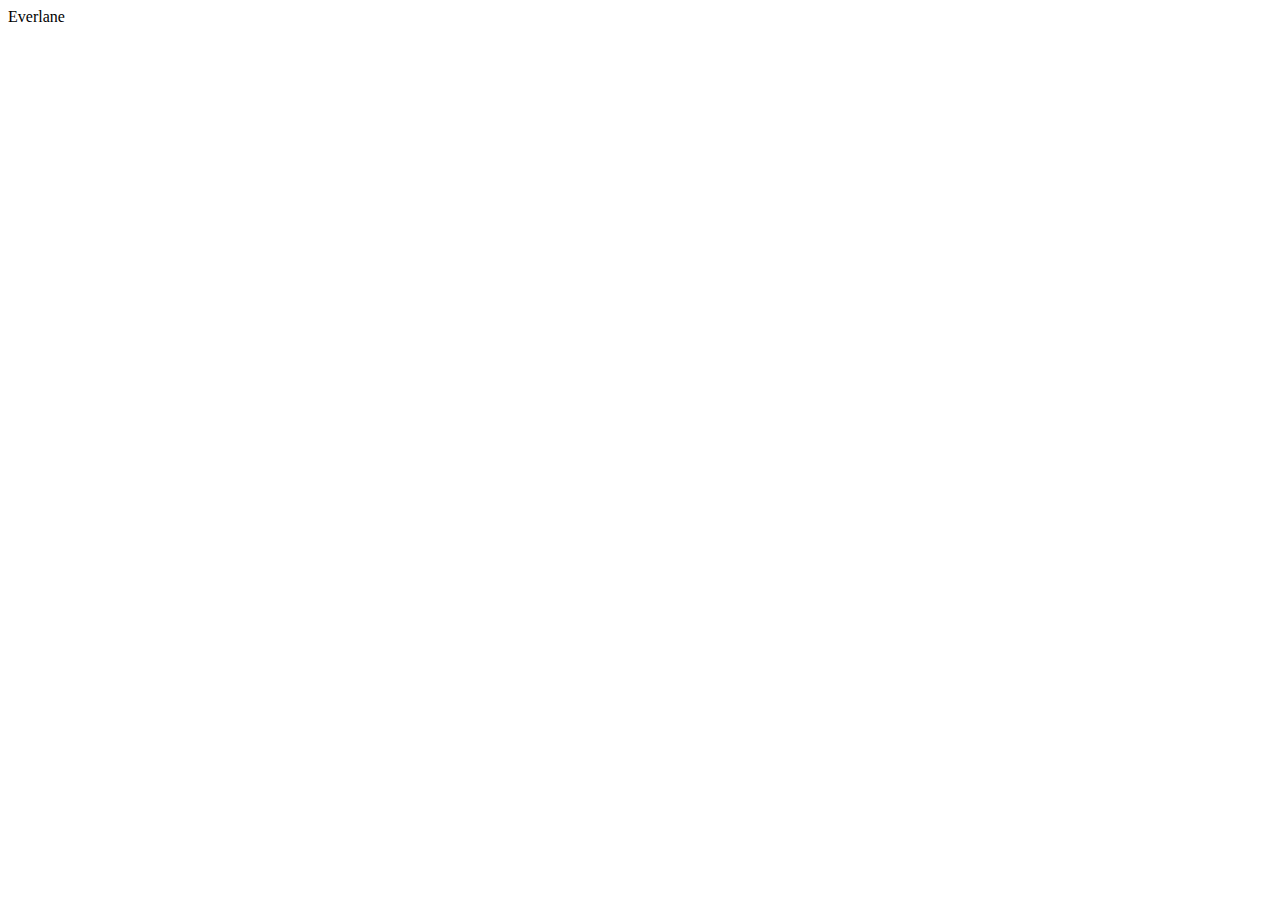
==== index.html @ acc6c371 "first" ====
<!DOCTYPE html>
<html lang="en">

<head>
  <meta charset="UTF-8">
  <meta name="viewport" content="width=device-width, initial-scale=1.0">
  <meta http-equiv="X-UA-Compatible" content="ie=edge">
  <title>Everlane</title>
</head>

<body>
  <header>Everlane</header>
</body>

</html>
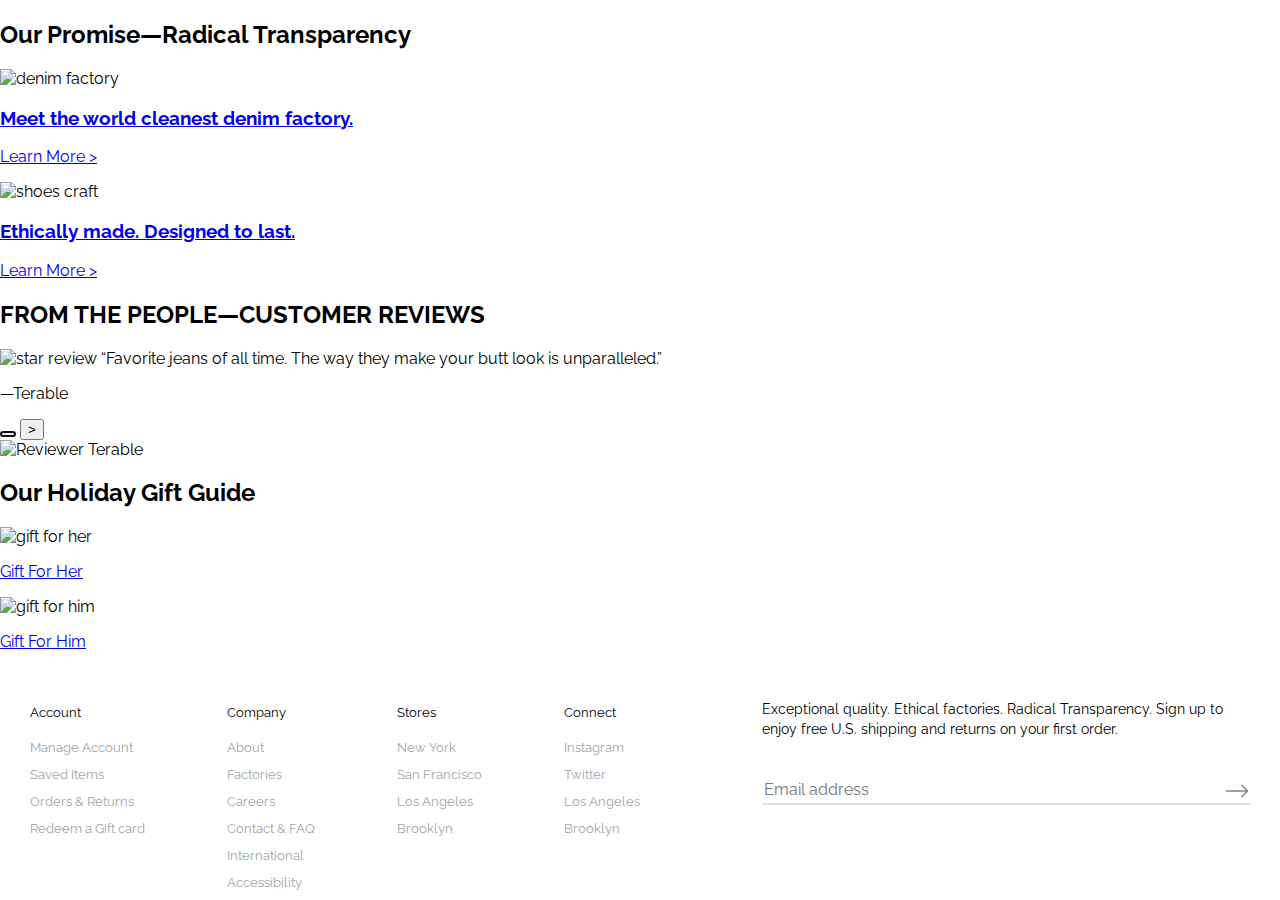
==== commit 6bca3566: "Created a footer" ====
--- a/index.html
+++ b/index.html
@@ -1,15 +1,217 @@
 <!DOCTYPE html>
 <html lang="en">
-
-<head>
-  <meta charset="UTF-8">
-  <meta name="viewport" content="width=device-width, initial-scale=1.0">
-  <meta http-equiv="X-UA-Compatible" content="ie=edge">
-  <title>Everlane</title>
-</head>
-
-<body>
-  <header>Everlane</header>
-</body>
-
-</html>+  <head>
+    <meta charset="UTF-8" />
+    <meta name="viewport" content="width=device-width, initial-scale=1.0" />
+    <meta http-equiv="X-UA-Compatible" content="ie=edge" />
+    <title>Everlane</title>
+    <link
+      href="https://fonts.googleapis.com/css?family=Raleway&display=swap"
+      rel="stylesheet"
+    />
+    <link rel="stylesheet" href="style.css" />
+  </head>
+
+  <body>
+    <section class="container section-promise">
+      <h2>Our Promise—Radical Transparency</h2>
+      <div class="box box-promise1">
+        <img
+          class="img-promise"
+          src="https://res.cloudinary.com/everlane/image/upload/dpr_1.0,f_auto,q_auto/v1/i/e682ac11_c01d.jpg"
+          alt="denim factory"
+        />
+        <div class="title title-promise1">
+          <a href="https://www.everlane.com/denim-factory">
+            <h3>Meet the world cleanest denim factory.</h3>
+            <p>Learn More ></p>
+          </a>
+        </div>
+      </div>
+      <div class="box box-promise2">
+        <img
+          class="img-promise"
+          src="https://res.cloudinary.com/everlane/image/upload/dpr_1.0,f_auto,q_auto/v1/i/acab2a8b_0e1d.jpg"
+          alt="shoes craft"
+        />
+        <div class="title title-promise1">
+          <a href="https://www.everlane.com/denim-factory">
+            <h3>Ethically made. Designed to last.</h3>
+            <p>Learn More ></p>
+          </a>
+        </div>
+      </div>
+    </section>
+
+    <section class="container section-review">
+      <h2>FROM THE PEOPLE—CUSTOMER REVIEWS</h2>
+      <div class="box box-review1">
+        <div class="review-display-box review-text">
+          <img
+            class="img-review"
+            src="media\pics\star-review.svg"
+            alt="star review"
+          />
+          <q
+            >Favorite jeans of all time. The way they make your butt look is
+            unparalleled.</q
+          >
+          <p>—Terable</p>
+          <div class="review-buttons">
+            <button type="button" autofocus></button>
+            <button type="button" autofocus>
+              >
+            </button>
+          </div>
+        </div>
+        <div class="review-display-box review-img">
+          <img
+            src="https://res.cloudinary.com/everlane/image/upload/c_fill,dpr_1.0,f_auto,h_1200,q_auto,w_1200/v1/i/ee922de4_f6bd.jpg"
+            alt="Reviewer Terable"
+          />
+        </div>
+      </div>
+    </section>
+
+    <section class="container section-gift">
+      <h2>Our Holiday Gift Guide</h2>
+      <div class="box box-gift-woman">
+        <img
+          src="https://res.cloudinary.com/everlane/image/upload/dpr_1.0,f_auto,q_auto/v1/i/477eab27_60af.jpg"
+          alt="gift for her"
+        />
+        <p>
+          <a href="https://www.everlane.com/collections/womens-gift-shop"
+            >Gift For Her</a
+          >
+        </p>
+      </div>
+      <div class="box box-gift-man">
+        <img
+          src="https://res.cloudinary.com/everlane/image/upload/dpr_1.0,f_auto,q_auto/v1/i/037ff9c4_9808.jpg"
+          alt="gift for him"
+        />
+        <p>
+          <a href="https://www.everlane.com/collections/mens-gift-shop"
+            >Gift For Him</a
+          >
+        </p>
+      </div>
+    </section>
+
+    <!-- Footer -->
+    <footer class="page_footer">
+      <div class="footer__menu">
+        <div class="footer__column">
+          <ul class="footer__list">
+            <li class="footer__item footer__main-item">
+              <div class="footer__link footer__main-link">Account</div>
+            </li>
+            <li class="footer__item">
+              <a class="footer__link" href="#">Manage Account</a>
+            </li>
+            <li class="footer__item">
+              <a class="footer__link" href="#">Saved Items</a>
+            </li>
+            <li class="footer__item">
+              <a class="footer__link" href="#">Orders & Returns</a>
+            </li>
+            <li class="footer__item">
+              <a class="footer__link" href="#">Redeem a Gift card</a>
+            </li>
+          </ul>
+        </div>
+        <div class="footer__column">
+          <ul class="footer__list">
+            <li class="footer__item footer__main-item">
+              <div class="footer__link footer__main-link">Company</div>
+            </li>
+            <li class="footer__item">
+              <a class="footer__link" href="#">About</a>
+            </li>
+            <li class="footer__item">
+              <a class="footer__link" href="#">Factories</a>
+            </li>
+            <li class="footer__item">
+              <a class="footer__link" href="#">Careers</a>
+            </li>
+            <li class="footer__item">
+              <a class="footer__link" href="#">Contact & FAQ</a>
+            </li>
+            <li class="footer__item">
+              <a class="footer__link" href="#">International</a>
+            </li>
+            <li class="footer__item">
+              <a class="footer__link" href="#">Accessibility</a>
+            </li>
+          </ul>
+        </div>
+        <div class="footer__column">
+          <ul class="footer__list">
+            <li class="footer__item footer__main-item">
+              <div class="footer__link footer__main-link">Stores</div>
+            </li>
+            <li class="footer__item">
+              <a class="footer__link" href="#">New York</a>
+            </li>
+            <li class="footer__item">
+              <a class="footer__link" href="#">San Francisco</a>
+            </li>
+            <li class="footer__item">
+              <a class="footer__link" href="#">Los Angeles</a>
+            </li>
+            <li class="footer__item">
+              <a class="footer__link" href="#">Brooklyn</a>
+            </li>
+          </ul>
+        </div>
+        <div class="footer__column">
+          <ul class="footer__list">
+            <li class="footer__item footer__main-item">
+              <div class="footer__link footer__main-link">Connect</div>
+            </li>
+            <li class="footer__item">
+              <a class="footer__link" href="#">Instagram</a>
+            </li>
+            <li class="footer__item">
+              <a class="footer__link" href="#">Twitter</a>
+            </li>
+            <li class="footer__item">
+              <a class="footer__link" href="#">Los Angeles</a>
+            </li>
+            <li class="footer__item">
+              <a class="footer__link" href="#">Brooklyn</a>
+            </li>
+          </ul>
+        </div>
+      </div>
+      <div class="footer__action">
+        <div class="form__text">
+          Exceptional quality. Ethical factories. Radical Transparency. Sign up
+          to enjoy free U.S. shipping and returns on your first order.
+        </div>
+        <form class="footer__form">
+          <div class="form__group">
+            <label class="form__label"></label>
+            <input
+              type="email"
+              class="form__control"
+              placeholder="Email address"
+            />
+            <svg
+              xmlns="http://www.w3.org/2000/svg"
+              width="17"
+              height="10"
+              viewBox="0 0 17 10"
+              class="form__svg"
+            >
+              <path
+                d="M14.785 5.5H1.002a.501.501 0 1 1 0-1h13.783l-3.16-3.146a.498.498 0 0 1 0-.708.504.504 0 0 1 .71 0l4.018 4a.498.498 0 0 1 0 .708l-4.018 4a.504.504 0 0 1-.71 0 .498.498 0 0 1 0-.708l3.16-3.146z"
+              ></path>
+            </svg>
+          </div>
+        </form>
+      </div>
+    </footer>
+  </body>
+</html>
--- a/style.css
+++ b/style.css
@@ -0,0 +1,97 @@
+/* Footer Anna's part */
+*,
+*::before,
+*::after {
+    box-sizing: border-box;
+}
+
+body {
+    font-family: 'Raleway', sans-serif;
+    margin: 0;
+    padding: 0;
+}
+
+
+.page_footer {
+    display: flex;
+    justify-content: space-between;
+    padding: 32px 30px 0;
+}
+
+.footer__menu {
+    display: flex;
+    justify-content: space-between;
+    width: 50%;
+}
+
+.footer__action {
+    width: 40%;
+}
+
+.footer__list {
+    list-style: none;
+    padding: 0;
+    margin: 0;
+}
+
+.footer__link {
+    text-decoration: none;
+    color: #a3a5a7;
+    font-size: 13px;
+    line-height: 27px;
+}
+
+.footer__link:hover {
+    color: black;
+}
+
+.footer__main-link {
+    color: black;
+}
+
+.footer__main-item {
+    margin-bottom: 8px;
+}
+
+.form__text {
+    font-size: 14px;
+    line-height: 20px;
+    margin-bottom: 40px;
+}
+
+.form__group {
+    position: relative;
+}
+
+.form__label {
+    position: absolute;
+    top: 0;
+    z-index: -1;
+}
+
+.form__control {
+    display: block;
+    width: 100%;
+    border: none;
+    border-bottom: 2px solid #dfe0e1;
+    padding-bottom: 4px;
+    font-size: 16px;
+    font-family: inherit;
+    outline: none;
+}
+
+.form__svg {
+    position: absolute;
+    display: inline-block;
+    width: 24px;
+    height: 16px;
+    right: 1px;
+    bottom: 6px;
+    margin: 0;
+    cursor: pointer;
+    color: #dfe0e1;
+}
+
+.form__svg path {
+    fill: #808284;
+}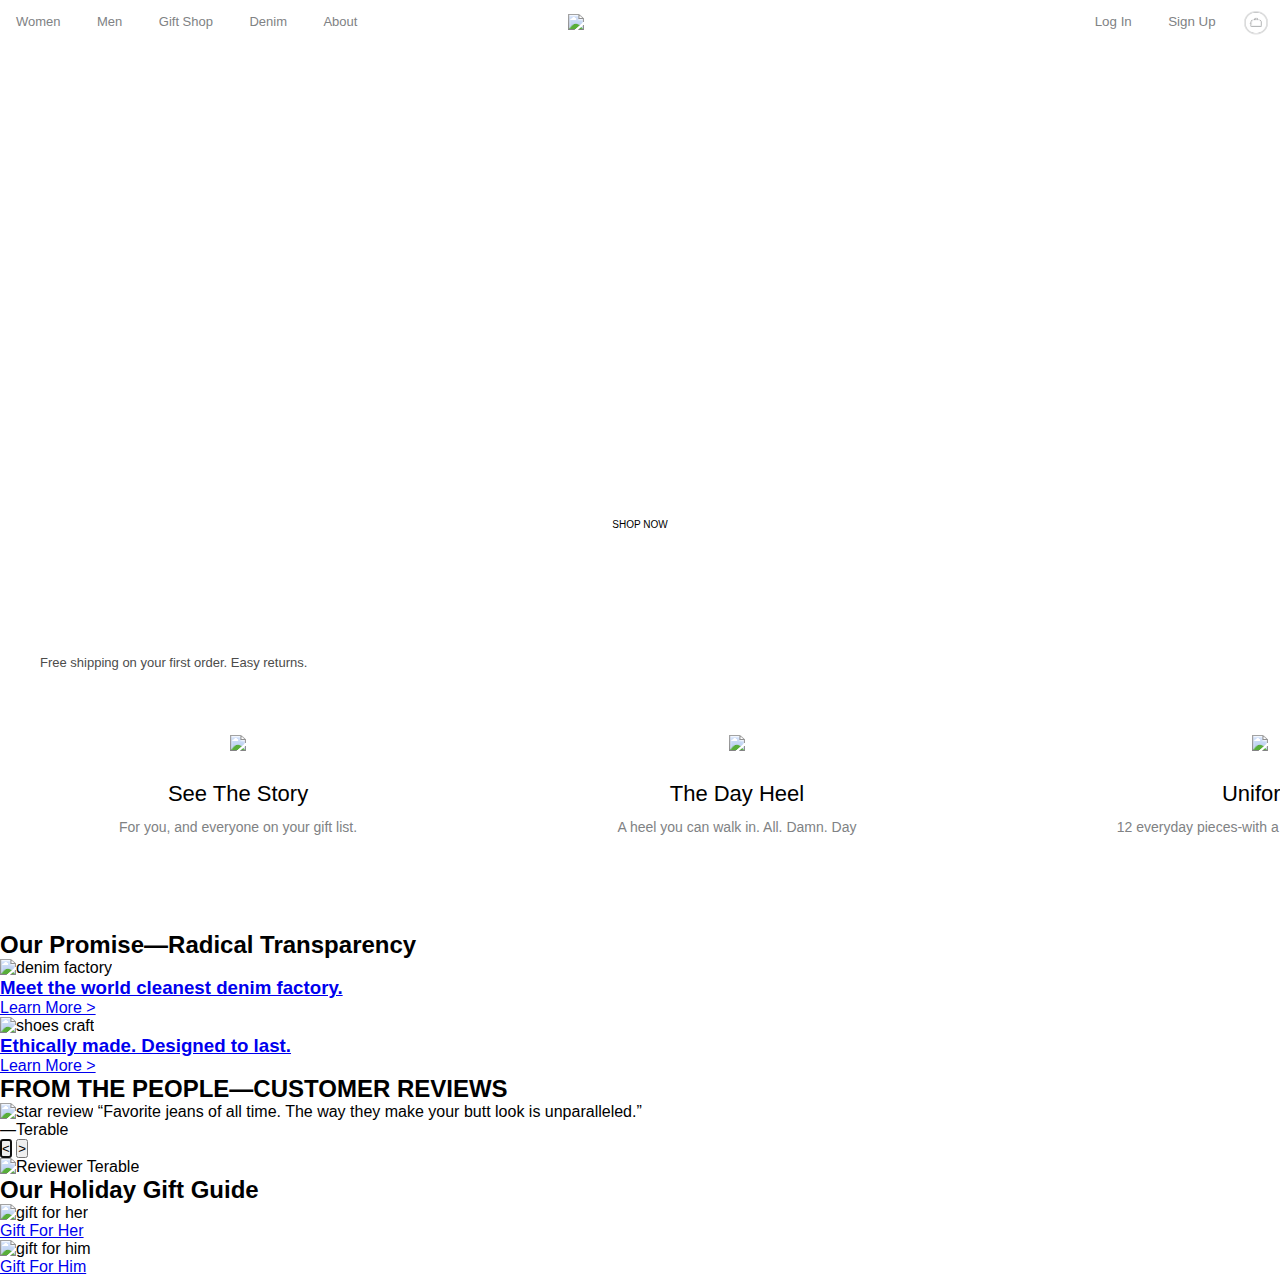
==== commit 8bc76949: "adjust position" ====
--- a/index.html
+++ b/index.html
@@ -1,217 +1,134 @@
 <!DOCTYPE html>
 <html lang="en">
-  <head>
-    <meta charset="UTF-8" />
-    <meta name="viewport" content="width=device-width, initial-scale=1.0" />
-    <meta http-equiv="X-UA-Compatible" content="ie=edge" />
-    <title>Everlane</title>
-    <link
-      href="https://fonts.googleapis.com/css?family=Raleway&display=swap"
-      rel="stylesheet"
-    />
-    <link rel="stylesheet" href="style.css" />
-  </head>
 
-  <body>
-    <section class="container section-promise">
-      <h2>Our Promise—Radical Transparency</h2>
-      <div class="box box-promise1">
-        <img
-          class="img-promise"
-          src="https://res.cloudinary.com/everlane/image/upload/dpr_1.0,f_auto,q_auto/v1/i/e682ac11_c01d.jpg"
-          alt="denim factory"
-        />
-        <div class="title title-promise1">
-          <a href="https://www.everlane.com/denim-factory">
-            <h3>Meet the world cleanest denim factory.</h3>
-            <p>Learn More ></p>
-          </a>
+<head>
+  <meta charset="UTF-8">
+  <meta name="viewport" content="width=device-width, initial-scale=1.0">
+  <meta http-equiv="X-UA-Compatible" content="ie=edge">
+  <link rel="stylesheet" href="style.css">
+  <title>Everlane</title>
+</head>
+
+<body>
+  <!-- Helmi section Menu-section1-2 --> 
+  <section class="section1">
+    <div class="navigation-bar">
+        <div class="navbar-left"> 
+          <nav class="navbar-menu">
+            <ul class="menu-list">
+                <li class="menu-item"><a class="menu-link active" href="#menuwomen">Women</a></li>
+                <li class="menu-item"><a class="menu-link" href="#menumen">Men</a></li>
+                <li class="menu-item"><a class="menu-link" href="#giftshop">Gift Shop</a></li>
+                <li class="menu-item"><a class="menu-link" href="#denim">Denim</a></li>
+                <li class="menu-item"><a class="menu-link" href="#about">About</a></li>
+            </ul>
+          </nav>
+        </div> 
+        <div class="mainlogo">
+            <img class="logo-image" src="media/everlane-logo-vector.png" alt="Everlane logo png">
+        </div>
+        <div class="navbar-right">
+          <div class="navbar-right-button">  
+            <button class="narbar-button">Log In</button>
+            <button class="narbar-button">Sign Up</button>
+          </div>
+          <div class="navbar-right-icon">
+            <img class="shopping-icon" src="media/shopping-cart-icon.png" alt="shopping cart icon"/>
+          </div>
+        </div>
+    </div>
+    <div class="hero-image">
+      <div class="hero-text">
+        <h1 class="title">The Put-Together Pleat Pant</h1>
+        <p class="tagline">Effortless drape. Right-now shape. €88</p>
+        <button class="hero-shopnow">SHOP NOW</button>
+      </div>
+    </div>
+    <div class="note">
+      <p class="return-note">Free shipping on your first order. Easy returns.</p>
+    </div>
+  </section> 
+  <section class="section2">
+    <div class="innersection2">
+        <div class="section2-item">
+            <img src="media/section2-pic1.jpg"/>
+            <p class="section2-title">See The Story</p>
+            <p class="section2-copy">For you, and everyone on your gift list.</p>
+        </div>
+        <div class="section2-item">
+            <img src="media/section2-pic2.jpg"/>
+            <p class="section2-title">The Day Heel</p>
+            <p class="section2-copy">A heel you can walk in. All. Damn. Day</p>
+        </div>
+        <div class="section2-item">
+            <img src="media/section2-pic3.jpg"/>
+            <p class="section2-title">Uniform</p>
+            <p class="section2-copy"> 12 everyday pieces-with a 365-day guarantee.</p>
+        </div>
+    </div>
+  </section>
+  <!-- Helmi section Menu-section1-2 -->
+  <section class="container section-promise">
+    <h2>Our Promise—Radical Transparency</h2>
+    <div class="box box-promise1">
+      <img class="img-promise"
+        src="https://res.cloudinary.com/everlane/image/upload/dpr_1.0,f_auto,q_auto/v1/i/e682ac11_c01d.jpg"
+        alt="denim factory">
+      <div class="title title-promise1">
+        <a href="https://www.everlane.com/denim-factory">
+          <h3>Meet the world cleanest denim factory.</h3>
+          <p>Learn More ></p>
+        </a>
+      </div>
+    </div>
+    <div class="box box-promise2">
+      <img class="img-promise"
+        src="https://res.cloudinary.com/everlane/image/upload/dpr_1.0,f_auto,q_auto/v1/i/acab2a8b_0e1d.jpg"
+        alt="shoes craft">
+      <div class="title title-promise1">
+        <a href="https://www.everlane.com/denim-factory">
+          <h3>Ethically made. Designed to last.</h3>
+          <p>Learn More ></p>
+        </a>
+      </div>
+    </div>
+  </section>
+
+  <section class="container section-review">
+    <h2>FROM THE PEOPLE—CUSTOMER REVIEWS</h2>
+    <div class="box box-review1">
+      <div class="review-display-box review-text">
+        <img class="img-review" src="media\pics\star-review.svg" alt="star review">
+        <q>Favorite jeans of all time. The way they make your butt look is unparalleled.</q>
+        <p>—Terable</p>
+        <div class="review-buttons">
+          <button type="button" autofocus>
+            < </button> <button type="button" autofocus>
+              >
+          </button>
         </div>
       </div>
-      <div class="box box-promise2">
+      <div class="review-display-box review-img">
         <img
-          class="img-promise"
-          src="https://res.cloudinary.com/everlane/image/upload/dpr_1.0,f_auto,q_auto/v1/i/acab2a8b_0e1d.jpg"
-          alt="shoes craft"
-        />
-        <div class="title title-promise1">
-          <a href="https://www.everlane.com/denim-factory">
-            <h3>Ethically made. Designed to last.</h3>
-            <p>Learn More ></p>
-          </a>
-        </div>
+          src="https://res.cloudinary.com/everlane/image/upload/c_fill,dpr_1.0,f_auto,h_1200,q_auto,w_1200/v1/i/ee922de4_f6bd.jpg"
+          alt="Reviewer Terable">
       </div>
-    </section>
+    </div>
+  </section>
 
-    <section class="container section-review">
-      <h2>FROM THE PEOPLE—CUSTOMER REVIEWS</h2>
-      <div class="box box-review1">
-        <div class="review-display-box review-text">
-          <img
-            class="img-review"
-            src="media\pics\star-review.svg"
-            alt="star review"
-          />
-          <q
-            >Favorite jeans of all time. The way they make your butt look is
-            unparalleled.</q
-          >
-          <p>—Terable</p>
-          <div class="review-buttons">
-            <button type="button" autofocus></button>
-            <button type="button" autofocus>
-              >
-            </button>
-          </div>
-        </div>
-        <div class="review-display-box review-img">
-          <img
-            src="https://res.cloudinary.com/everlane/image/upload/c_fill,dpr_1.0,f_auto,h_1200,q_auto,w_1200/v1/i/ee922de4_f6bd.jpg"
-            alt="Reviewer Terable"
-          />
-        </div>
-      </div>
-    </section>
+  <section class="container section-gift">
+    <h2>Our Holiday Gift Guide</h2>
+    <div class="box box-gift-woman">
+      <img src="https://res.cloudinary.com/everlane/image/upload/dpr_1.0,f_auto,q_auto/v1/i/477eab27_60af.jpg"
+        alt="gift for her">
+      <p><a href="https://www.everlane.com/collections/womens-gift-shop">Gift For Her</a></p>
+    </div>
+    <div class="box box-gift-man">
+      <img src="https://res.cloudinary.com/everlane/image/upload/dpr_1.0,f_auto,q_auto/v1/i/037ff9c4_9808.jpg"
+        alt="gift for him">
+      <p><a href="https://www.everlane.com/collections/mens-gift-shop">Gift For Him</a></p>
+    </div>
+  </section>
+</body>
 
-    <section class="container section-gift">
-      <h2>Our Holiday Gift Guide</h2>
-      <div class="box box-gift-woman">
-        <img
-          src="https://res.cloudinary.com/everlane/image/upload/dpr_1.0,f_auto,q_auto/v1/i/477eab27_60af.jpg"
-          alt="gift for her"
-        />
-        <p>
-          <a href="https://www.everlane.com/collections/womens-gift-shop"
-            >Gift For Her</a
-          >
-        </p>
-      </div>
-      <div class="box box-gift-man">
-        <img
-          src="https://res.cloudinary.com/everlane/image/upload/dpr_1.0,f_auto,q_auto/v1/i/037ff9c4_9808.jpg"
-          alt="gift for him"
-        />
-        <p>
-          <a href="https://www.everlane.com/collections/mens-gift-shop"
-            >Gift For Him</a
-          >
-        </p>
-      </div>
-    </section>
-
-    <!-- Footer -->
-    <footer class="page_footer">
-      <div class="footer__menu">
-        <div class="footer__column">
-          <ul class="footer__list">
-            <li class="footer__item footer__main-item">
-              <div class="footer__link footer__main-link">Account</div>
-            </li>
-            <li class="footer__item">
-              <a class="footer__link" href="#">Manage Account</a>
-            </li>
-            <li class="footer__item">
-              <a class="footer__link" href="#">Saved Items</a>
-            </li>
-            <li class="footer__item">
-              <a class="footer__link" href="#">Orders & Returns</a>
-            </li>
-            <li class="footer__item">
-              <a class="footer__link" href="#">Redeem a Gift card</a>
-            </li>
-          </ul>
-        </div>
-        <div class="footer__column">
-          <ul class="footer__list">
-            <li class="footer__item footer__main-item">
-              <div class="footer__link footer__main-link">Company</div>
-            </li>
-            <li class="footer__item">
-              <a class="footer__link" href="#">About</a>
-            </li>
-            <li class="footer__item">
-              <a class="footer__link" href="#">Factories</a>
-            </li>
-            <li class="footer__item">
-              <a class="footer__link" href="#">Careers</a>
-            </li>
-            <li class="footer__item">
-              <a class="footer__link" href="#">Contact & FAQ</a>
-            </li>
-            <li class="footer__item">
-              <a class="footer__link" href="#">International</a>
-            </li>
-            <li class="footer__item">
-              <a class="footer__link" href="#">Accessibility</a>
-            </li>
-          </ul>
-        </div>
-        <div class="footer__column">
-          <ul class="footer__list">
-            <li class="footer__item footer__main-item">
-              <div class="footer__link footer__main-link">Stores</div>
-            </li>
-            <li class="footer__item">
-              <a class="footer__link" href="#">New York</a>
-            </li>
-            <li class="footer__item">
-              <a class="footer__link" href="#">San Francisco</a>
-            </li>
-            <li class="footer__item">
-              <a class="footer__link" href="#">Los Angeles</a>
-            </li>
-            <li class="footer__item">
-              <a class="footer__link" href="#">Brooklyn</a>
-            </li>
-          </ul>
-        </div>
-        <div class="footer__column">
-          <ul class="footer__list">
-            <li class="footer__item footer__main-item">
-              <div class="footer__link footer__main-link">Connect</div>
-            </li>
-            <li class="footer__item">
-              <a class="footer__link" href="#">Instagram</a>
-            </li>
-            <li class="footer__item">
-              <a class="footer__link" href="#">Twitter</a>
-            </li>
-            <li class="footer__item">
-              <a class="footer__link" href="#">Los Angeles</a>
-            </li>
-            <li class="footer__item">
-              <a class="footer__link" href="#">Brooklyn</a>
-            </li>
-          </ul>
-        </div>
-      </div>
-      <div class="footer__action">
-        <div class="form__text">
-          Exceptional quality. Ethical factories. Radical Transparency. Sign up
-          to enjoy free U.S. shipping and returns on your first order.
-        </div>
-        <form class="footer__form">
-          <div class="form__group">
-            <label class="form__label"></label>
-            <input
-              type="email"
-              class="form__control"
-              placeholder="Email address"
-            />
-            <svg
-              xmlns="http://www.w3.org/2000/svg"
-              width="17"
-              height="10"
-              viewBox="0 0 17 10"
-              class="form__svg"
-            >
-              <path
-                d="M14.785 5.5H1.002a.501.501 0 1 1 0-1h13.783l-3.16-3.146a.498.498 0 0 1 0-.708.504.504 0 0 1 .71 0l4.018 4a.498.498 0 0 1 0 .708l-4.018 4a.504.504 0 0 1-.71 0 .498.498 0 0 1 0-.708l3.16-3.146z"
-              ></path>
-            </svg>
-          </div>
-        </form>
-      </div>
-    </footer>
-  </body>
-</html>
+</html>--- a/style.css
+++ b/style.css
@@ -1,97 +1,164 @@
-/* Footer Anna's part */
-*,
-*::before,
-*::after {
-    box-sizing: border-box;
+/* Helmi Menu section 1-2 */
+* {
+    font-family: graphik,Helvetica Neue,Helvetica,Arial,sans-serif;
+    padding: 0px;
+    margin: 0px;
 }
 
-body {
-    font-family: 'Raleway', sans-serif;
+.navigation-bar {
+    display: flex;
+    justify-content: space-between;
+    top: 45px; 
+    height: 45px; 
+    background-color: white;
+    color: rgb(255, 255, 255); 
+    stroke: rgb(255, 255, 255); 
+    fill: rgb(255, 255, 255);
+}
+
+.navbar-right {
+    display: flex;
+    justify-content: flex-end;
+}
+
+.navbar-left {
+    display: flex;
+    justify-content: flex-start;
+}
+
+.mainlogo {
+    display: flex;
+    justify-content: center;
+}
+
+.menu-list {
+    list-style-type: none;
     margin: 0;
     padding: 0;
+    overflow: hidden; 
+}
+
+.menu-item {
+    display: inline;
+}
+
+.menu-item .menu-link {
+    display: inline-block;
+    color: rgb(128, 130, 132);
+    text-align: center;
+    padding: 14px 16px;
+    text-decoration: none; 
+    font: sans-serif;
+    font-size: 13px;
+    font-family: Helvetica;
+    font-weight: 400px;
+}
+
+.menu-item .menu-link:hover, .narbar-button:hover {
+    color: rgb(223, 86, 65);
+}
+
+.logo-image {
+    height: 22px;
+    width: auto;
+    margin: 14px 16px;
+}
+
+.narbar-button {
+    display: inline-block;
+    color: rgb(128, 130, 132);
+    background-color: white;
+    border: none;
+    padding: 14px 16px;
+}
+
+.shopping-icon {
+    height: 35px;
+    width: auto;
+    background-color: white;
+    padding: 5px;
+}
+
+.navbar-right, .navbar-left, .mainlogo {
+    width: 33%;
 }
 
 
-.page_footer {
+.section1 {
+    background-image:url("media/Hero-image1.jpg");
+    height: 695px;
+    width: auto;
+    background-position: center;
+    background-repeat: no-repeat;
+    background-size: cover;
+    position: relative;
+    margin: 0px;
+    padding: 0;
+    
+}
+
+.hero-text {
+    text-align: center;
+    position: absolute;
+    top: 50%;
+    left: 50%;
+    transform: translate(-50%, -50%);
+    color: white;
+    font-size: 18px;
+}
+
+.hero-shopnow {
+    background-color: white;
+    border: none;
+    padding: 10px 26px;
+    font-size: 10px;
+}
+
+h1.title {
+    font-size: 80px;
+    margin: 0px;
+}
+
+.tagline {
+    margin: 25px 0px 30px;
+}
+
+.note {
+    position: absolute;
+    bottom: 25px;
+    left: 40px;
+    font-size: 13px;
+    color: rgb(76, 76, 75);;
+}
+
+.section2 {
+    background-color: white;
+    margin: 0px 119px;
+    padding: 40px 0px 96px;
+}
+
+.innersection2 {
     display: flex;
     justify-content: space-between;
-    padding: 32px 30px 0;
+    text-align: center;
+    width: 1285px;
 }
 
-.footer__menu {
-    display: flex;
-    justify-content: space-between;
-    width: 50%;
+.section2-item > img {
+    width: 409.6px;
+    height: auto;
+    padding: 0px 0px 26px;
 }
 
-.footer__action {
-    width: 40%;
+.section2-title {
+    font-size: 22px;
+    margin: 0px 0px 12px;
 }
 
-.footer__list {
-    list-style: none;
-    padding: 0;
-    margin: 0;
+.section2-copy {
+    font-size: 14px;
+    color: rgb(128, 130, 132);
 }
 
-.footer__link {
-    text-decoration: none;
-    color: #a3a5a7;
-    font-size: 13px;
-    line-height: 27px;
-}
 
-.footer__link:hover {
-    color: black;
-}
 
-.footer__main-link {
-    color: black;
-}
-
-.footer__main-item {
-    margin-bottom: 8px;
-}
-
-.form__text {
-    font-size: 14px;
-    line-height: 20px;
-    margin-bottom: 40px;
-}
-
-.form__group {
-    position: relative;
-}
-
-.form__label {
-    position: absolute;
-    top: 0;
-    z-index: -1;
-}
-
-.form__control {
-    display: block;
-    width: 100%;
-    border: none;
-    border-bottom: 2px solid #dfe0e1;
-    padding-bottom: 4px;
-    font-size: 16px;
-    font-family: inherit;
-    outline: none;
-}
-
-.form__svg {
-    position: absolute;
-    display: inline-block;
-    width: 24px;
-    height: 16px;
-    right: 1px;
-    bottom: 6px;
-    margin: 0;
-    cursor: pointer;
-    color: #dfe0e1;
-}
-
-.form__svg path {
-    fill: #808284;
-}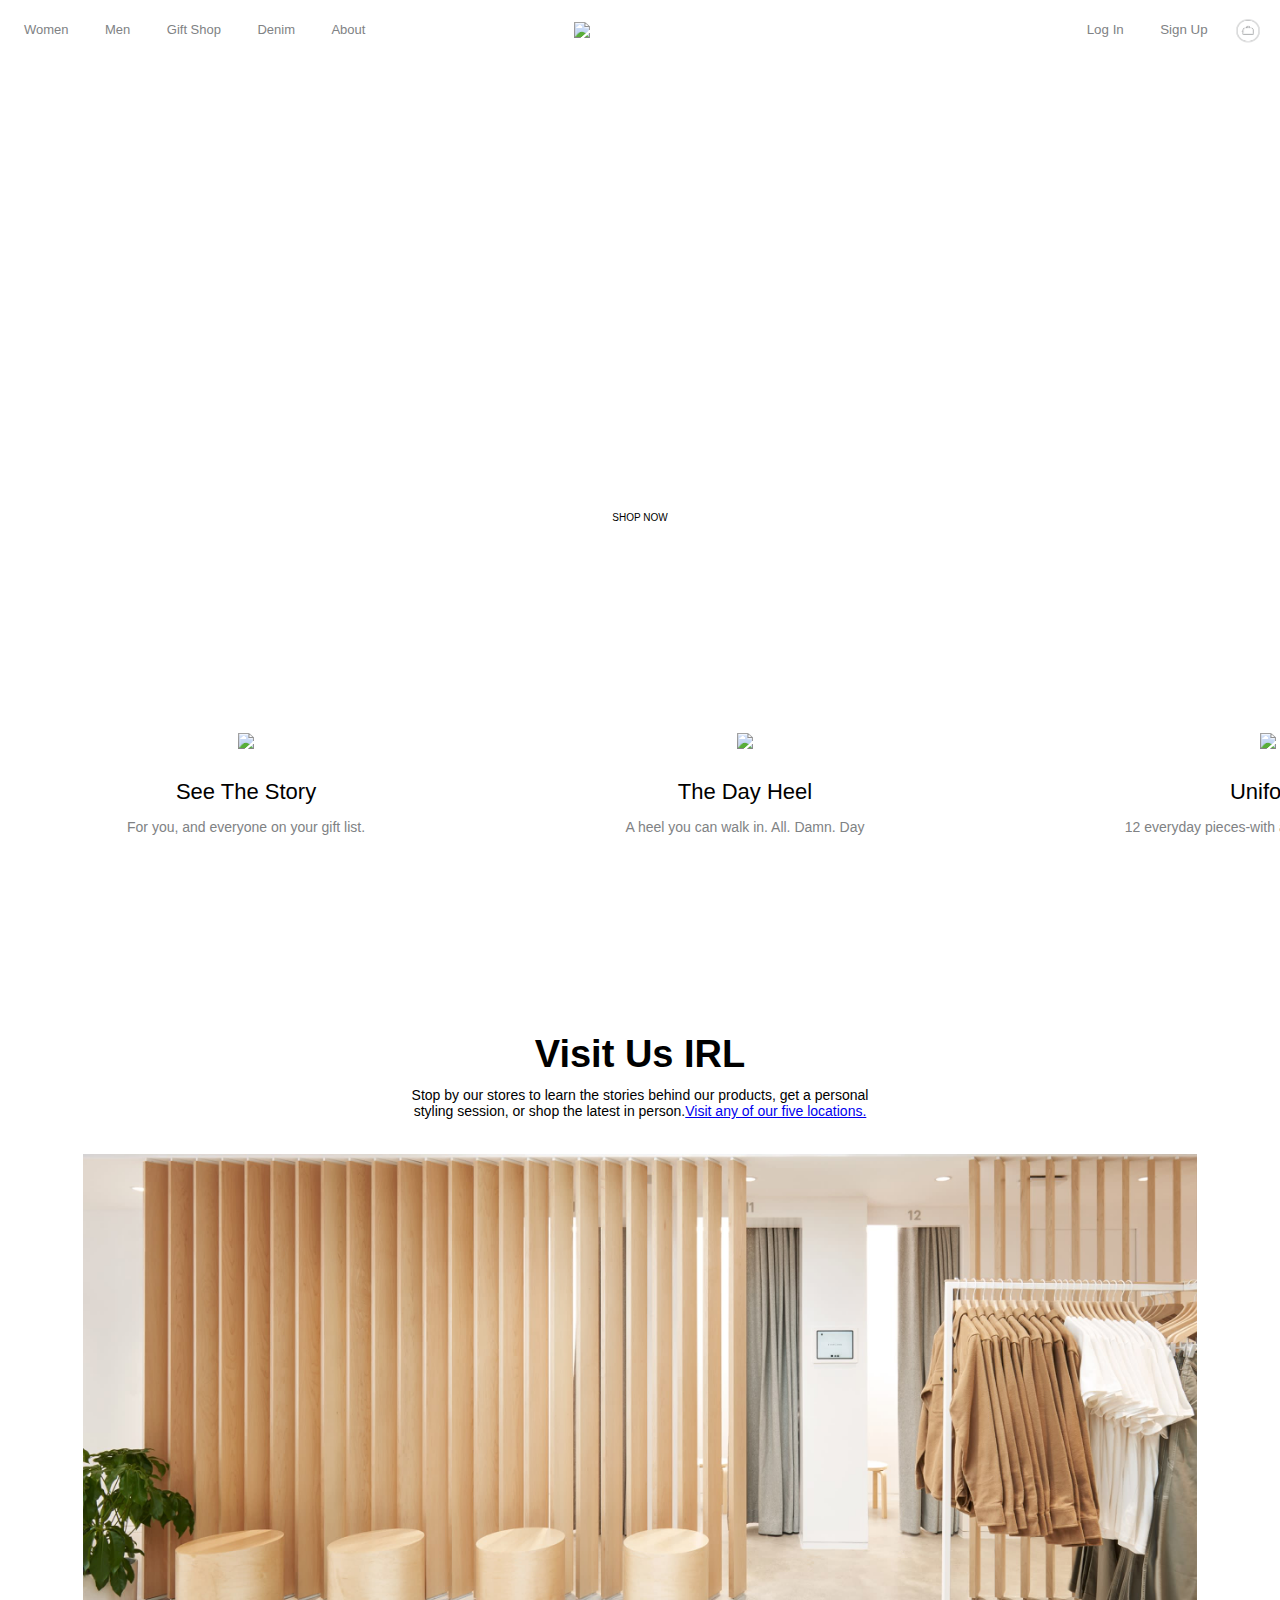
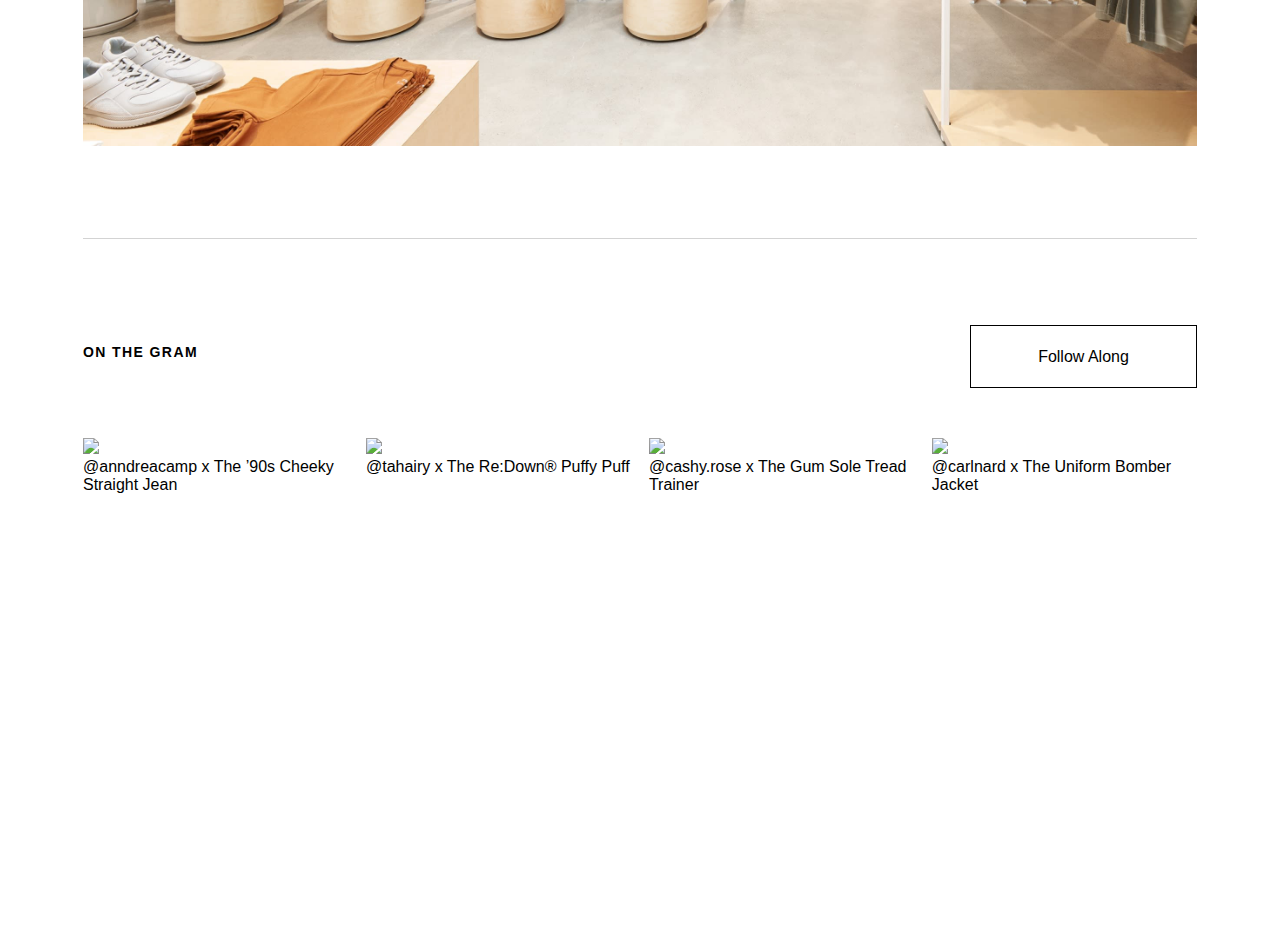
==== commit c3eb09dd: "merged section 7, 8, and 9" ====
--- a/index.html
+++ b/index.html
@@ -10,32 +10,32 @@
 </head>
 
 <body>
-  <!-- Helmi section Menu-section1-2 --> 
+  <!---------- Section 1 (Helmi)---------->
   <section class="section1">
     <div class="navigation-bar">
-        <div class="navbar-left"> 
-          <nav class="navbar-menu">
-            <ul class="menu-list">
-                <li class="menu-item"><a class="menu-link active" href="#menuwomen">Women</a></li>
-                <li class="menu-item"><a class="menu-link" href="#menumen">Men</a></li>
-                <li class="menu-item"><a class="menu-link" href="#giftshop">Gift Shop</a></li>
-                <li class="menu-item"><a class="menu-link" href="#denim">Denim</a></li>
-                <li class="menu-item"><a class="menu-link" href="#about">About</a></li>
-            </ul>
-          </nav>
-        </div> 
-        <div class="mainlogo">
-            <img class="logo-image" src="media/everlane-logo-vector.png" alt="Everlane logo png">
+      <div class="navbar-left">
+        <nav class="navbar-menu">
+          <ul class="menu-list">
+            <li class="menu-item"><a class="menu-link active" href="#menuwomen">Women</a></li>
+            <li class="menu-item"><a class="menu-link" href="#menumen">Men</a></li>
+            <li class="menu-item"><a class="menu-link" href="#giftshop">Gift Shop</a></li>
+            <li class="menu-item"><a class="menu-link" href="#denim">Denim</a></li>
+            <li class="menu-item"><a class="menu-link" href="#about">About</a></li>
+          </ul>
+        </nav>
+      </div>
+      <div class="mainlogo">
+        <img class="logo-image" src="media/everlane-logo-vector.png" alt="Everlane logo png">
+      </div>
+      <div class="navbar-right">
+        <div class="navbar-right-button">
+          <button class="narbar-button">Log In</button>
+          <button class="narbar-button">Sign Up</button>
         </div>
-        <div class="navbar-right">
-          <div class="navbar-right-button">  
-            <button class="narbar-button">Log In</button>
-            <button class="narbar-button">Sign Up</button>
-          </div>
-          <div class="navbar-right-icon">
-            <img class="shopping-icon" src="media/shopping-cart-icon.png" alt="shopping cart icon"/>
-          </div>
+        <div class="navbar-right-icon">
+          <img class="shopping-icon" src="media/shopping-cart-icon.png" alt="shopping cart icon" />
         </div>
+      </div>
     </div>
     <div class="hero-image">
       <div class="hero-text">
@@ -44,91 +44,97 @@
         <button class="hero-shopnow">SHOP NOW</button>
       </div>
     </div>
-    <div class="note">
-      <p class="return-note">Free shipping on your first order. Easy returns.</p>
-    </div>
-  </section> 
+  </section>
+
+  <!---------- Section 2 (Helmi)---------->
   <section class="section2">
     <div class="innersection2">
-        <div class="section2-item">
-            <img src="media/section2-pic1.jpg"/>
-            <p class="section2-title">See The Story</p>
-            <p class="section2-copy">For you, and everyone on your gift list.</p>
-        </div>
-        <div class="section2-item">
-            <img src="media/section2-pic2.jpg"/>
-            <p class="section2-title">The Day Heel</p>
-            <p class="section2-copy">A heel you can walk in. All. Damn. Day</p>
-        </div>
-        <div class="section2-item">
-            <img src="media/section2-pic3.jpg"/>
-            <p class="section2-title">Uniform</p>
-            <p class="section2-copy"> 12 everyday pieces-with a 365-day guarantee.</p>
-        </div>
-    </div>
-  </section>
-  <!-- Helmi section Menu-section1-2 -->
-  <section class="container section-promise">
-    <h2>Our Promise—Radical Transparency</h2>
-    <div class="box box-promise1">
-      <img class="img-promise"
-        src="https://res.cloudinary.com/everlane/image/upload/dpr_1.0,f_auto,q_auto/v1/i/e682ac11_c01d.jpg"
-        alt="denim factory">
-      <div class="title title-promise1">
-        <a href="https://www.everlane.com/denim-factory">
-          <h3>Meet the world cleanest denim factory.</h3>
-          <p>Learn More ></p>
-        </a>
+      <div class="section2-item">
+        <img src="media/section2-pic1.jpg" />
+        <p class="section2-title">See The Story</p>
+        <p class="section2-copy">For you, and everyone on your gift list.</p>
       </div>
-    </div>
-    <div class="box box-promise2">
-      <img class="img-promise"
-        src="https://res.cloudinary.com/everlane/image/upload/dpr_1.0,f_auto,q_auto/v1/i/acab2a8b_0e1d.jpg"
-        alt="shoes craft">
-      <div class="title title-promise1">
-        <a href="https://www.everlane.com/denim-factory">
-          <h3>Ethically made. Designed to last.</h3>
-          <p>Learn More ></p>
-        </a>
+      <div class="section2-item">
+        <img src="media/section2-pic2.jpg" />
+        <p class="section2-title">The Day Heel</p>
+        <p class="section2-copy">A heel you can walk in. All. Damn. Day</p>
+      </div>
+      <div class="section2-item">
+        <img src="media/section2-pic3.jpg" />
+        <p class="section2-title">Uniform</p>
+        <p class="section2-copy"> 12 everyday pieces-with a 365-day guarantee.</p>
       </div>
     </div>
   </section>
 
-  <section class="container section-review">
-    <h2>FROM THE PEOPLE—CUSTOMER REVIEWS</h2>
-    <div class="box box-review1">
-      <div class="review-display-box review-text">
-        <img class="img-review" src="media\pics\star-review.svg" alt="star review">
-        <q>Favorite jeans of all time. The way they make your butt look is unparalleled.</q>
-        <p>—Terable</p>
-        <div class="review-buttons">
-          <button type="button" autofocus>
-            < </button> <button type="button" autofocus>
-              >
-          </button>
-        </div>
+
+  <!---------------Rakesh------------------>
+  <div class="main">
+    <section class="irl_sec">
+      <h2 class="irl_h2">Visit Us IRL</h2>
+      <p class="irl_p">
+        Stop by our stores to learn the stories behind our products, get a personal<br>
+        styling session, or shop the latest in person.<a href="#stores">Visit any of our five locations.</a>
+      </p>
+      <img class="irl_img" src="./stores.jpg">
+    </section>
+
+    <div class="insta-div-container">
+      <h4 class="insta-title">ON THE GRAM</h4>
+      <a href="https://www.instagram.com/Everlane/" class="insta-link" target="_blank">
+
+        Follow Along
+
+
+      </a>
+    </div>
+
+    <div class="insta-items">
+      <div class="insta-item">
+        <img src="https://res.cloudinary.com/everlane/image/upload/dpr_1.0,f_auto,q_auto/v1/i/8992b4bf_18b6.jpg"
+          style="width:100%">
+        <div class="img-des">@anndreacamp x The ’90s Cheeky Straight Jean</div>
       </div>
-      <div class="review-display-box review-img">
-        <img
-          src="https://res.cloudinary.com/everlane/image/upload/c_fill,dpr_1.0,f_auto,h_1200,q_auto,w_1200/v1/i/ee922de4_f6bd.jpg"
-          alt="Reviewer Terable">
+
+      <div class="insta-item">
+        <img src="https://res.cloudinary.com/everlane/image/upload/dpr_1.0,f_auto,q_auto/v1/i/4bf595e8_6352.jpg"
+          style="width:100%">
+        <div class="img-des">@tahairy x The Re:Down® Puffy Puff</div>
       </div>
+
+      <div class="insta-item">
+        <img src="https://res.cloudinary.com/everlane/image/upload/dpr_1.0,f_auto,q_auto/v1/i/8992b4bf_18b6.jpg"
+          style="width:100%">
+        <div class="img-des">@cashy.rose x The Gum Sole Tread Trainer</div>
+      </div>
+
+      <div class="insta-item">
+        <img src="https://res.cloudinary.com/everlane/image/upload/dpr_1.0,f_auto,q_auto/v1/i/0ada0ca6_7cfe.jpg"
+          style="width:100%">
+        <div class="img-des">@carlnard x The Uniform Bomber Jacket</div>
+      </div>
+
+
     </div>
-  </section>
 
-  <section class="container section-gift">
-    <h2>Our Holiday Gift Guide</h2>
-    <div class="box box-gift-woman">
-      <img src="https://res.cloudinary.com/everlane/image/upload/dpr_1.0,f_auto,q_auto/v1/i/477eab27_60af.jpg"
-        alt="gift for her">
-      <p><a href="https://www.everlane.com/collections/womens-gift-shop">Gift For Her</a></p>
-    </div>
-    <div class="box box-gift-man">
-      <img src="https://res.cloudinary.com/everlane/image/upload/dpr_1.0,f_auto,q_auto/v1/i/037ff9c4_9808.jpg"
-        alt="gift for him">
-      <p><a href="https://www.everlane.com/collections/mens-gift-shop">Gift For Him</a></p>
-    </div>
-  </section>
+    <section
+      style="background-image: url(https://res.cloudinary.com/everlane/image/upload/dpr_1.0,f_auto,q_auto/v1/i/bfd79807_ac2b.jpg);"
+      class="sec8">
+
+      <div class="sec8-div">
+        <h2 class="sec8-heading">
+          Free shipping on first order
+        </h2>
+
+        <button class="sec8-button">Sign Up</button>
+      </div>
+
+    </section>
+
+
+  </div>
+
+
 </body>
 
 </html>--- a/style.css
+++ b/style.css
@@ -1,164 +1,283 @@
 /* Helmi Menu section 1-2 */
 * {
-    font-family: graphik,Helvetica Neue,Helvetica,Arial,sans-serif;
-    padding: 0px;
-    margin: 0px;
+  font-family: graphik, Helvetica Neue, Helvetica, Arial, sans-serif;
 }
 
 .navigation-bar {
-    display: flex;
-    justify-content: space-between;
-    top: 45px; 
-    height: 45px; 
-    background-color: white;
-    color: rgb(255, 255, 255); 
-    stroke: rgb(255, 255, 255); 
-    fill: rgb(255, 255, 255);
+  display: flex;
+  justify-content: space-between;
+  top: 45px;
+  height: 50px;
+  background-color: white;
+  color: rgb(255, 255, 255);
+  stroke: rgb(255, 255, 255);
+  fill: rgb(255, 255, 255);
 }
 
 .navbar-right {
-    display: flex;
-    justify-content: flex-end;
-}
-
-.navbar-left {
-    display: flex;
-    justify-content: flex-start;
-}
-
-.mainlogo {
-    display: flex;
-    justify-content: center;
+  display: flex;
+  justify-content: space-between;
 }
 
 .menu-list {
-    list-style-type: none;
-    margin: 0;
-    padding: 0;
-    overflow: hidden; 
+  list-style-type: none;
+  margin: 0;
+  padding: 0;
+  overflow: hidden;
 }
 
 .menu-item {
-    display: inline;
+  display: inline;
 }
 
 .menu-item .menu-link {
-    display: inline-block;
-    color: rgb(128, 130, 132);
-    text-align: center;
-    padding: 14px 16px;
-    text-decoration: none; 
-    font: sans-serif;
-    font-size: 13px;
-    font-family: Helvetica;
-    font-weight: 400px;
-}
-
-.menu-item .menu-link:hover, .narbar-button:hover {
-    color: rgb(223, 86, 65);
+  display: inline-block;
+  color: rgb(128, 130, 132);
+  text-align: center;
+  padding: 14px 16px;
+  text-decoration: none;
+  font: sans-serif;
+  font-size: 13px;
+  font-family: Helvetica;
+  font-weight: 400px;
+}
+
+.menu-item .menu-link:hover,
+.narbar-button:hover {
+  color: rgb(223, 86, 65);
 }
 
 .logo-image {
-    height: 22px;
-    width: auto;
-    margin: 14px 16px;
+  height: 22px;
+  width: auto;
+  margin: 14px 160px 14px 0px;
 }
 
 .narbar-button {
-    display: inline-block;
-    color: rgb(128, 130, 132);
-    background-color: white;
-    border: none;
-    padding: 14px 16px;
+  display: inline-block;
+  color: rgb(128, 130, 132);
+  background-color: white;
+  border: none;
+  padding: 14px 16px;
 }
 
 .shopping-icon {
-    height: 35px;
-    width: auto;
-    background-color: white;
-    padding: 5px;
-}
-
-.navbar-right, .navbar-left, .mainlogo {
-    width: 33%;
-}
-
+  height: 35px;
+  width: auto;
+  background-color: white;
+  padding: 5px 5px 10px 5px;
+}
 
 .section1 {
-    background-image:url("media/Hero-image1.jpg");
-    height: 695px;
-    width: auto;
-    background-position: center;
-    background-repeat: no-repeat;
-    background-size: cover;
-    position: relative;
-    margin: 0px;
-    padding: 0;
-    
+  background-image: url("media/Hero-image1.jpg");
+  height: 685px;
+  width: auto;
+  background-position: center;
+  background-repeat: no-repeat;
+  background-size: cover;
+  position: relative;
+  margin: 0px;
+  padding: 0;
 }
 
 .hero-text {
-    text-align: center;
-    position: absolute;
-    top: 50%;
-    left: 50%;
-    transform: translate(-50%, -50%);
-    color: white;
-    font-size: 18px;
+  text-align: center;
+  position: absolute;
+  top: 50%;
+  left: 50%;
+  transform: translate(-50%, -50%);
+  color: white;
+  font-size: 18px;
 }
 
 .hero-shopnow {
-    background-color: white;
-    border: none;
-    padding: 10px 26px;
-    font-size: 10px;
+  background-color: white;
+  border: none;
+  padding: 10px 26px;
+  font-size: 10px;
 }
 
 h1.title {
-    font-size: 80px;
-    margin: 0px;
-}
-
-.tagline {
-    margin: 25px 0px 30px;
-}
-
-.note {
-    position: absolute;
-    bottom: 25px;
-    left: 40px;
-    font-size: 13px;
-    color: rgb(76, 76, 75);;
+  font-size: 80px;
+  margin: 0px;
 }
 
 .section2 {
-    background-color: white;
-    margin: 0px 119px;
-    padding: 40px 0px 96px;
+  background-color: white;
+  margin: 0px 119px;
+  padding: 40px 0px 96px;
 }
 
 .innersection2 {
-    display: flex;
-    justify-content: space-between;
-    text-align: center;
-    width: 1285px;
-}
-
-.section2-item > img {
-    width: 409.6px;
-    height: auto;
-    padding: 0px 0px 26px;
+  display: flex;
+  justify-content: space-between;
+  text-align: center;
+  width: 1285px;
+}
+
+.section2-item>img {
+  width: 409.6px;
+  height: auto;
+  padding: 0px 0px 26px;
 }
 
 .section2-title {
-    font-size: 22px;
-    margin: 0px 0px 12px;
+  font-size: 22px;
+  margin: 0px 0px 12px;
 }
 
 .section2-copy {
-    font-size: 14px;
-    color: rgb(128, 130, 132);
-}
-
-
-
+  font-size: 14px;
+  color: rgb(128, 130, 132);
+}
+
+
+/*-----------Rakesh -----------*/
+.main {
+  padding: 0;
+  margin: 0 75px;
+
+}
+
+section {
+  box-sizing: content-box;
+}
+
+.irl_sec {
+  text-align: center;
+  border-bottom: 1px solid #d3d3d3;
+  padding: 57px 0 92px;
+}
+
+.irl_h2 {
+  text-align: center;
+  color: black;
+  font-size: 38px;
+  line-height: 1.1em;
+  margin-bottom: 12px;
+}
+
+.irl_p {
+  font-family: Arial, Helvetica, sans-serif;
+  font-size: 14px;
+  margin: 0 auto 35px;
+
+}
+
+.irl_img {
+  display: block;
+  width: 100%;
+}
+
+.insta-div-container {
+  display: flex;
+  justify-content: space-between;
+  align-items: flex-start;
+
+  padding: 86px 0 50px;
+}
+
+.insta-link:hover {
+  background-color: black;
+  color: white;
+
+}
+
+.insta-title {
+  vertical-align: baseline;
+  font-size: 14px;
+  letter-spacing: 0.1em;
+}
+
+.insta-sec {
+  display: block;
+
+
+}
+
+.insta-div {
+  text-align: right;
+}
+
+.insta-items {
+
+  display: flex;
+  justify-content: space-between;
+
+}
+
+.insta-item {
+  width: 23.8%;
+
+}
+
+.insta-img {
+  width: 100%;
+}
+
+.insta-link {
+  color: black;
+  width: 225px;
+  height: 41px;
+  line-height: 41px;
+  border: 2px solid black;
+  border-width: 1px;
+  text-align: center;
+  text-decoration: none;
+  padding: 10px 0;
+}
+
+
+.insta-img {
+  width: 89%;
+}
+
+/*
+.insta-logo{
+  width: 19px;
+  height: 19px;
+  margin-right: 10px;
+  position: relative;
+  top: 4px;
+  display: inline-block;
+
+
+} */
+.sec8 {
+  height: 32vw;
+  text-align: center;
+
+}
+
+.sec8-button {
+  margin: 0;
+  cursor: pointer;
+  font-size: 14px;
+  background-color: transparent;
+  border: 2px solid #fff;
+  width: 225px;
+  padding: 10px 0;
+  line-height: 22.652px;
+  display: inline-block;
+  color: white;
+  transition-property: color;
+  position: center;
+
+}
+
+.sec8-button:hover {
+  background-color: white;
+  color: black;
+}
+
+.sec8-img {
+  width: 100%;
+}
+
+.sec8-heading {
+  text-align: center;
+  color: white;
+  font-size: 38px;
+  margin: 40px;
+  font-weight: 400;
+}